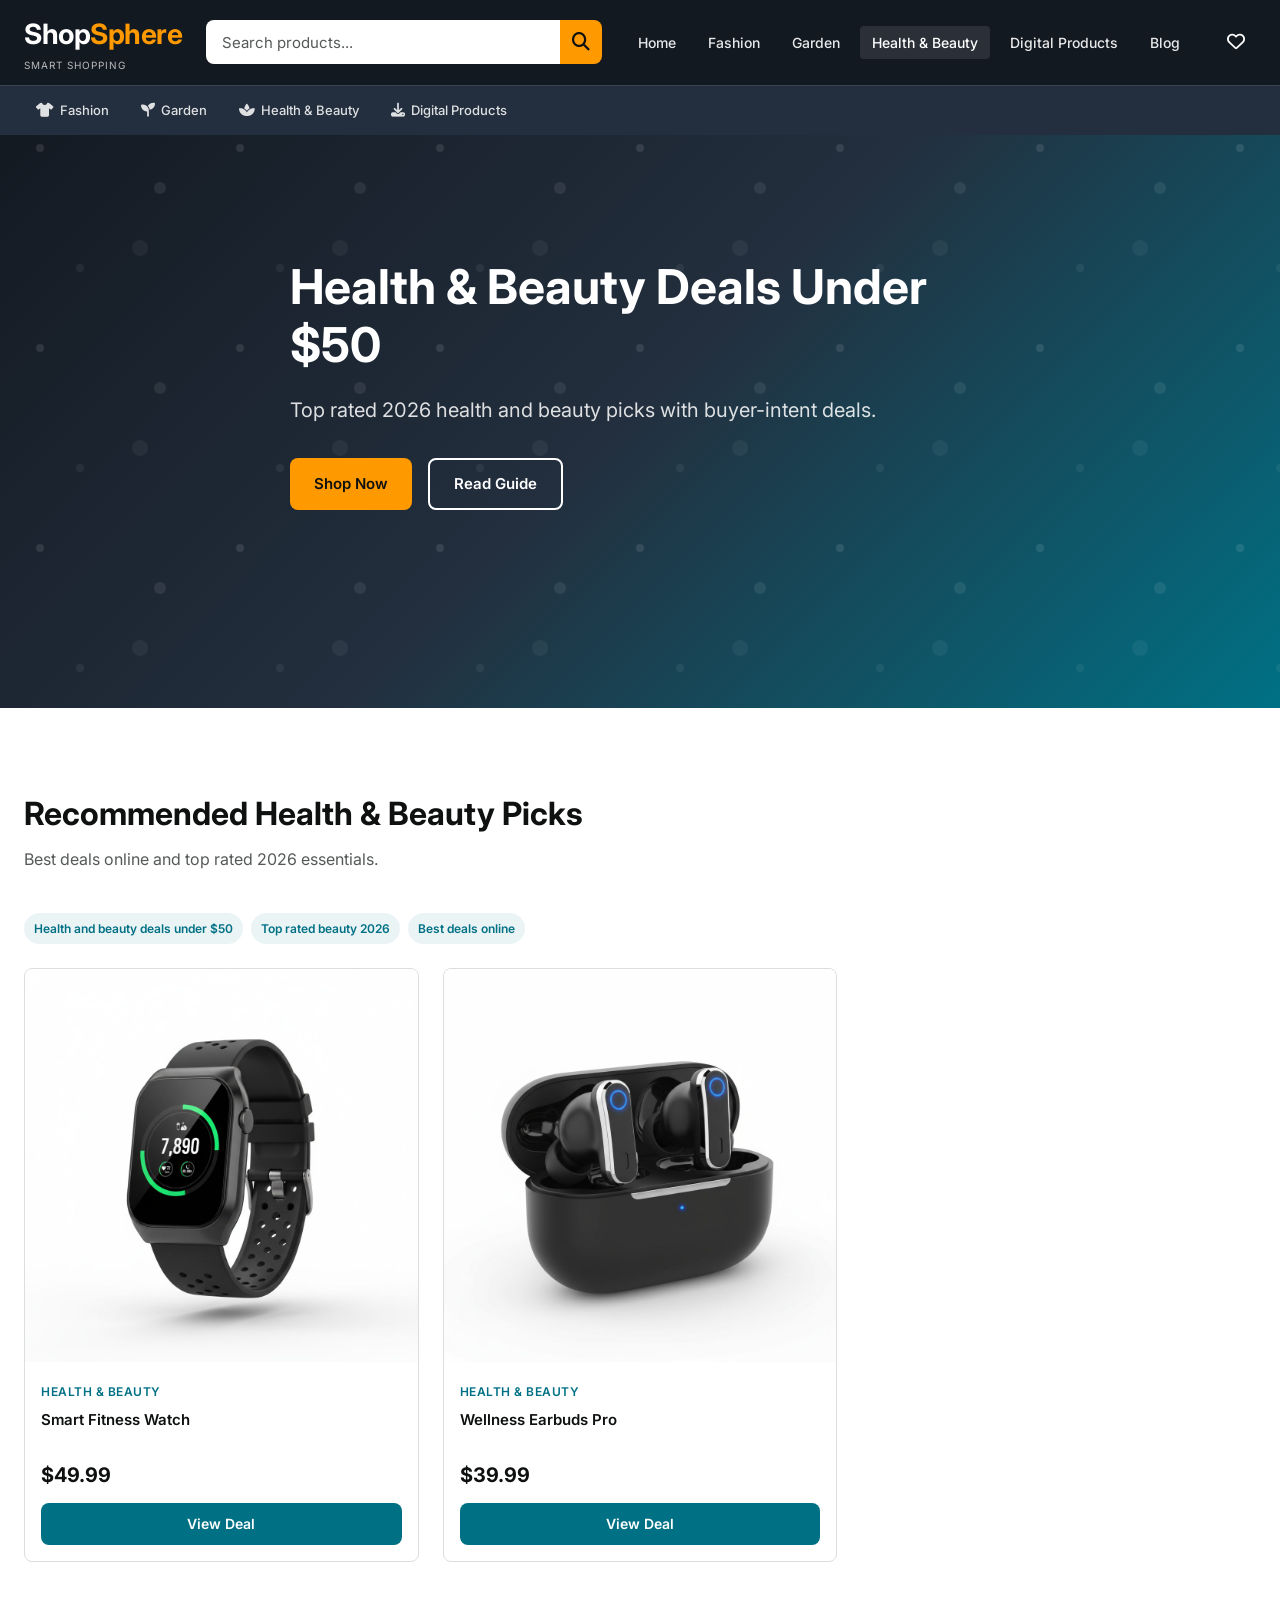
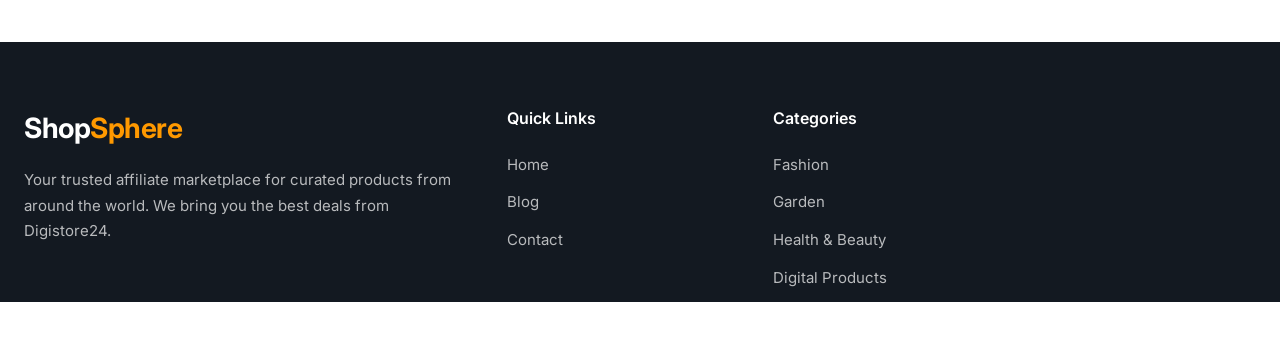
==== beauty.html @ 6760b7c4 "f" ====
<!DOCTYPE html>
<html lang="en">
<head>
    <meta charset="UTF-8">
    <meta name="viewport" content="width=device-width, initial-scale=1.0">
    <title>Health & Beauty Deals Under $50 | ShopSphere</title>
    <meta name="description" content="Health and beauty deals under $50 with buyer-intent picks and top rated 2026 products.">
    <meta name="keywords" content="health and beauty deals under $50, top rated beauty 2026, best deals online, review, best products to buy online">
    <meta name="robots" content="index, follow, max-image-preview:large">
    <link rel="canonical" href="beauty.html">
    <meta property="og:type" content="website">
    <meta property="og:site_name" content="ShopSphere">
    <meta property="og:title" content="Health & Beauty Deals Under $50">
    <meta property="og:description" content="Health and beauty deals under $50 with top rated 2026 picks.">
    <meta property="og:url" content="beauty.html">
    <meta name="twitter:card" content="summary">
    <meta name="twitter:title" content="Health & Beauty Deals Under $50">
    <meta name="twitter:description" content="Health and beauty deals under $50 with top rated 2026 picks.">
    <link rel="preconnect" href="https://fonts.googleapis.com">
    <link rel="preconnect" href="https://fonts.gstatic.com" crossorigin>
    <link href="https://fonts.googleapis.com/css2?family=Inter:wght@400;500;600;700&display=swap" rel="stylesheet">
    <link rel="stylesheet" href="https://cdnjs.cloudflare.com/ajax/libs/font-awesome/6.4.0/css/all.min.css">
    <link rel="stylesheet" href="css/styles.css">
</head>
<body>
    <header class="header" id="header">
        <div class="header-top">
            <div class="container">
                <div class="header-wrapper">
                    <a href="index.html" class="logo">
                        <span class="logo-text">Shop<span class="logo-highlight">Sphere</span></span>
                        <span class="logo-tagline">Smart Shopping</span>
                    </a>
                    <div class="search-bar">
                        <input type="text" placeholder="Search products..." class="search-input">
                        <button class="search-btn"><i class="fas fa-search"></i></button>
                    </div>
                    <nav class="main-nav" id="mainNav">
                        <ul class="nav-list">
                            <li><a href="index.html" class="nav-link">Home</a></li>
                            <li><a href="fashion.html" class="nav-link">Fashion</a></li>
                            <li><a href="garden.html" class="nav-link">Garden</a></li>
                            <li><a href="beauty.html" class="nav-link active">Health & Beauty</a></li>
                            <li><a href="digital.html" class="nav-link">Digital Products</a></li>
                            <li><a href="blog.html" class="nav-link">Blog</a></li>
                        </ul>
                    </nav>
                    <div class="header-actions">
                        <a href="index.html#favorites" class="action-btn wishlist-btn" aria-label="Favorites">
                            <i class="far fa-heart"></i>
                        </a>
                    </div>
                    <button class="menu-toggle" id="menuToggle" aria-label="Toggle menu">
                        <span></span><span></span><span></span>
                    </button>
                </div>
            </div>
        </div>
        <div class="header-bottom">
            <div class="container">
                <div class="secondary-nav">
                    <a href="fashion.html" class="secondary-link"><i class="fas fa-tshirt"></i> Fashion</a>
                    <a href="garden.html" class="secondary-link"><i class="fas fa-seedling"></i> Garden</a>
                    <a href="beauty.html" class="secondary-link"><i class="fas fa-spa"></i> Health & Beauty</a>
                    <a href="digital.html" class="secondary-link"><i class="fas fa-download"></i> Digital Products</a>
                </div>
            </div>
        </div>
    </header>

    <main>
        <section class="hero" id="hero">
            <div class="hero-bg">
                <div class="hero-gradient"></div>
            </div>
            <div class="container">
                <div class="hero-content">
                    <h1 class="hero-title">Health & Beauty Deals Under $50</h1>
                    <p class="hero-subtitle">Top rated 2026 health and beauty picks with buyer-intent deals.</p>
                    <div class="hero-cta">
                        <a href="index.html#products" class="btn btn-primary">Shop Now</a>
                        <a href="blog-top-rated-2026.html" class="btn btn-secondary">Read Guide</a>
                    </div>
                </div>
            </div>
        </section>

        <section class="products" id="products">
            <div class="container">
                <div class="section-header">
                    <div class="section-title-wrapper">
                        <h2 class="section-title">Recommended Health & Beauty Picks</h2>
                        <p class="section-subtitle">Best deals online and top rated 2026 essentials.</p>
                    </div>
                </div>
                <div class="keyword-badges">
                    <span>Health and beauty deals under $50</span>
                    <span>Top rated beauty 2026</span>
                    <span>Best deals online</span>
                </div>
                <div class="products-grid">
                    <div class="product-card">
                        <div class="product-image">
                            <img src="images/product-2.jpg" alt="Fitness watch" loading="lazy">
                        </div>
                        <div class="product-info">
                            <span class="product-category">Health & Beauty</span>
                            <h3 class="product-title">Smart Fitness Watch</h3>
                            <div class="product-price">
                                <span class="current-price">$49.99</span>
                            </div>
                            <a href="index.html#products" class="btn btn-buy">View Deal</a>
                        </div>
                    </div>
                    <div class="product-card">
                        <div class="product-image">
                            <img src="images/product-1.jpg" alt="Wellness earbuds" loading="lazy">
                        </div>
                        <div class="product-info">
                            <span class="product-category">Health & Beauty</span>
                            <h3 class="product-title">Wellness Earbuds Pro</h3>
                            <div class="product-price">
                                <span class="current-price">$39.99</span>
                            </div>
                            <a href="index.html#products" class="btn btn-buy">View Deal</a>
                        </div>
                    </div>
                </div>
            </div>
        </section>
    </main>

    <footer class="footer" id="footer">
        <div class="container">
            <div class="footer-grid">
                <div class="footer-col">
                    <a href="index.html" class="footer-logo">
                        <span class="logo-text">Shop<span class="logo-highlight">Sphere</span></span>
                    </a>
                    <p class="footer-desc">Your trusted affiliate marketplace for curated products from around the world. We bring you the best deals from Digistore24.</p>
                </div>
                <div class="footer-col">
                    <h4 class="footer-title">Quick Links</h4>
                    <ul class="footer-links">
                        <li><a href="index.html">Home</a></li>
                        <li><a href="blog.html">Blog</a></li>
                        <li><a href="mailto:hamzajdoon71@gmail.com">Contact</a></li>
                    </ul>
                </div>
                <div class="footer-col">
                    <h4 class="footer-title">Categories</h4>
                    <ul class="footer-links">
                        <li><a href="fashion.html">Fashion</a></li>
                        <li><a href="garden.html">Garden</a></li>
                        <li><a href="beauty.html">Health & Beauty</a></li>
                        <li><a href="digital.html">Digital Products</a></li>
                    </ul>
                </div>
            </div>
        </div>
    </footer>

    <div class="toast" id="toast">
        <i class="fas fa-check-circle"></i>
        <span class="toast-message">Item added to favorites!</span>
    </div>

    <script src="js/script.js"></script>
</body>
</html>
---- css/styles.css ----
/* ========================================
   TRENDPK - AFFILIATE MARKETING WEBSITE
   Comprehensive Stylesheet
   ======================================== */

/* CSS Variables */
:root {
    /* Colors */
    --primary-blue: #007185;
    --primary-dark: #131921;
    --primary-light: #232f3e;
    --accent-orange: #ff9900;
    --accent-yellow: #ffd700;
    --success-green: #067d62;
    --white: #ffffff;
    --light-gray: #f3f3f3;
    --border-gray: #ddd;
    --text-dark: #0f1111;
    --text-medium: #565959;
    --text-light: #007185;
    
    /* Typography */
    --font-primary: 'Inter', -apple-system, BlinkMacSystemFont, 'Segoe UI', Roboto, sans-serif;
    
    /* Spacing */
    --container-max: 1400px;
    --section-padding: 80px;
    --section-padding-mobile: 48px;
    
    /* Transitions */
    --transition-fast: 200ms ease;
    --transition-normal: 300ms ease;
    --transition-slow: 500ms ease;
    
    /* Shadows */
    --shadow-sm: 0 2px 8px rgba(0,0,0,0.08);
    --shadow-md: 0 4px 16px rgba(0,0,0,0.12);
    --shadow-lg: 0 8px 32px rgba(0,0,0,0.16);
    
    /* Border Radius */
    --radius-sm: 4px;
    --radius-md: 8px;
    --radius-lg: 12px;
}

/* Reset & Base */
*, *::before, *::after {
    box-sizing: border-box;
    margin: 0;
    padding: 0;
}

html {
    scroll-behavior: smooth;
    font-size: 16px;
}

body {
    font-family: var(--font-primary);
    font-weight: 400;
    line-height: 1.6;
    color: var(--text-dark);
    background-color: var(--white);
    overflow-x: hidden;
}

img {
    max-width: 100%;
    height: auto;
    display: block;
}

a {
    text-decoration: none;
    color: inherit;
    transition: color var(--transition-fast);
}

ul, ol {
    list-style: none;
}

button {
    cursor: pointer;
    border: none;
    background: none;
    font-family: inherit;
}

input, textarea {
    font-family: inherit;
    border: none;
    outline: none;
}

/* Container */
.container {
    max-width: var(--container-max);
    margin: 0 auto;
    padding: 0 24px;
}

@media (max-width: 768px) {
    .container {
        padding: 0 16px;
    }
}

/* ========================================
   HEADER
   ======================================== */
.header {
    position: fixed;
    top: 0;
    left: 0;
    right: 0;
    z-index: 1000;
    background: var(--primary-dark);
}

.header-top {
    padding: 12px 0;
}

.header-wrapper {
    display: flex;
    align-items: center;
    justify-content: space-between;
    gap: 24px;
}

/* Logo */
.logo {
    display: flex;
    flex-direction: column;
    flex-shrink: 0;
}

.logo-text {
    font-size: 1.75rem;
    font-weight: 700;
    color: var(--white);
    letter-spacing: -0.5px;
}

.logo-highlight {
    color: var(--accent-orange);
}

.logo-tagline {
    font-size: 0.625rem;
    color: rgba(255,255,255,0.7);
    text-transform: uppercase;
    letter-spacing: 1px;
}

/* Search Bar */
.search-bar {
    flex: 1;
    max-width: 600px;
    display: flex;
    position: relative;
}

.search-input {
    width: 100%;
    height: 44px;
    padding: 0 16px;
    border-radius: var(--radius-md) 0 0 var(--radius-md);
    font-size: 0.9375rem;
    background: var(--white);
    border: none;
}

.search-input::placeholder {
    color: var(--text-medium);
}

.search-btn {
    width: 48px;
    height: 44px;
    background: var(--accent-orange);
    border-radius: 0 var(--radius-md) var(--radius-md) 0;
    display: flex;
    align-items: center;
    justify-content: center;
    transition: background var(--transition-fast);
}

.search-btn:hover {
    background: #e68a00;
}

.search-btn i {
    color: var(--text-dark);
    font-size: 1.125rem;
}

/* Navigation */
.main-nav {
    display: block;
}

.nav-list {
    display: flex;
    gap: 8px;
}

.nav-link {
    color: rgba(255,255,255,0.9);
    font-size: 0.875rem;
    font-weight: 500;
    padding: 8px 12px;
    border-radius: var(--radius-sm);
    transition: all var(--transition-fast);
}

.nav-link:hover,
.nav-link.active {
    color: var(--white);
    background: rgba(255,255,255,0.1);
}

/* Header Actions */
.header-actions {
    display: flex;
    gap: 8px;
}

.action-btn {
    width: 40px;
    height: 40px;
    display: flex;
    align-items: center;
    justify-content: center;
    color: var(--white);
    font-size: 1.125rem;
    border-radius: var(--radius-sm);
    transition: background var(--transition-fast);
    position: relative;
}

.action-btn:hover {
    background: rgba(255,255,255,0.1);
}

.cart-count {
    position: absolute;
    top: 2px;
    right: 2px;
    width: 18px;
    height: 18px;
    background: var(--accent-orange);
    color: var(--text-dark);
    font-size: 0.625rem;
    font-weight: 700;
    border-radius: 50%;
    display: flex;
    align-items: center;
    justify-content: center;
}

/* Mobile Menu Toggle */
.menu-toggle {
    display: none;
    flex-direction: column;
    gap: 5px;
    padding: 8px;
}

.menu-toggle span {
    display: block;
    width: 24px;
    height: 2px;
    background: var(--white);
    transition: all var(--transition-fast);
}

/* Secondary Navigation */
.header-bottom {
    background: var(--primary-light);
    padding: 8px 0;
    border-top: 1px solid rgba(255,255,255,0.1);
}

.secondary-nav {
    display: flex;
    gap: 8px;
    overflow-x: auto;
    scrollbar-width: none;
}

.secondary-nav::-webkit-scrollbar {
    display: none;
}

.secondary-link {
    display: flex;
    align-items: center;
    gap: 6px;
    color: rgba(255,255,255,0.85);
    font-size: 0.8125rem;
    font-weight: 500;
    padding: 6px 12px;
    border-radius: var(--radius-sm);
    white-space: nowrap;
    transition: all var(--transition-fast);
}

.secondary-link i {
    font-size: 0.875rem;
}

.secondary-link:hover {
    color: var(--white);
    background: rgba(255,255,255,0.1);
}

/* Mobile Menu */
.mobile-menu-overlay {
    position: fixed;
    inset: 0;
    background: rgba(0,0,0,0.5);
    z-index: 1001;
    opacity: 0;
    visibility: hidden;
    transition: all var(--transition-normal);
}

.mobile-menu-overlay.active {
    opacity: 1;
    visibility: visible;
}

.mobile-menu {
    position: fixed;
    top: 0;
    left: 0;
    width: 300px;
    height: 100vh;
    background: var(--white);
    z-index: 1002;
    transform: translateX(-100%);
    transition: transform var(--transition-normal);
    display: flex;
    flex-direction: column;
}

.mobile-menu.active {
    transform: translateX(0);
}

.mobile-menu-header {
    display: flex;
    align-items: center;
    justify-content: space-between;
    padding: 16px 20px;
    background: var(--primary-dark);
    border-bottom: 1px solid var(--border-gray);
}

.mobile-menu-header .logo-text {
    font-size: 1.5rem;
}

.mobile-menu-close {
    color: var(--white);
    font-size: 1.25rem;
    padding: 4px;
}

.mobile-nav {
    flex: 1;
    padding: 16px 0;
    overflow-y: auto;
}

.mobile-nav-link {
    display: block;
    padding: 14px 20px;
    font-size: 1rem;
    font-weight: 500;
    color: var(--text-dark);
    border-bottom: 1px solid var(--light-gray);
    transition: all var(--transition-fast);
}

.mobile-nav-link:hover,
.mobile-nav-link.active {
    color: var(--primary-blue);
    background: var(--light-gray);
}

.mobile-menu-footer {
    padding: 20px;
    background: var(--light-gray);
    border-top: 1px solid var(--border-gray);
}

.mobile-menu-footer p {
    font-size: 0.875rem;
    color: var(--text-medium);
    margin-bottom: 12px;
}

.affiliate-badges {
    display: flex;
    gap: 8px;
}

.badge {
    padding: 6px 12px;
    background: var(--primary-dark);
    color: var(--white);
    font-size: 0.75rem;
    font-weight: 600;
    border-radius: var(--radius-sm);
}

/* ========================================
   BUTTONS
   ======================================== */
.btn {
    display: inline-flex;
    align-items: center;
    justify-content: center;
    gap: 8px;
    padding: 12px 24px;
    font-size: 0.9375rem;
    font-weight: 600;
    border-radius: var(--radius-md);
    transition: all var(--transition-fast);
    cursor: pointer;
    border: none;
}

.btn-primary {
    background: var(--accent-orange);
    color: var(--text-dark);
}

.btn-primary:hover {
    background: #e68a00;
    transform: translateY(-2px);
}

.btn-secondary {
    background: transparent;
    color: var(--white);
    border: 2px solid var(--white);
}

.btn-secondary:hover {
    background: var(--white);
    color: var(--primary-dark);
}

.btn-add-cart, .btn-buy {
    width: 100%;
    background: var(--primary-blue);
    color: var(--white);
    padding: 10px 16px;
    font-size: 0.875rem;
}

.btn-add-cart:hover, .btn-buy:hover {
    background: #005a66;
}

.btn-subscribe {
    background: var(--primary-dark);
    color: var(--white);
    padding: 14px 28px;
    white-space: nowrap;
}

.btn-subscribe:hover {
    background: var(--primary-light);
}

.btn-deal {
    width: 100%;
    background: var(--accent-orange);
    color: var(--text-dark);
    padding: 10px;
    font-size: 0.875rem;
}

.btn-deal:hover {
    background: #e68a00;
}

.btn-large {
    padding: 14px 28px;
    font-size: 1rem;
}

.btn-small {
    padding: 8px 16px;
    font-size: 0.8125rem;
}

/* ========================================
   HERO SECTION
   ======================================== */
.hero {
    position: relative;
    min-height: 600px;
    display: flex;
    align-items: center;
    margin-top: 108px;
    overflow: hidden;
}

.hero-bg {
    position: absolute;
    inset: 0;
    background: linear-gradient(135deg, var(--primary-dark) 0%, var(--primary-light) 50%, var(--primary-blue) 100%);
}

.hero-gradient {
    position: absolute;
    inset: 0;
    background: url('data:image/svg+xml,<svg xmlns="http://www.w3.org/2000/svg" viewBox="0 0 100 100"><circle cx="20" cy="20" r="2" fill="rgba(255,255,255,0.1)"/><circle cx="80" cy="40" r="3" fill="rgba(255,255,255,0.08)"/><circle cx="40" cy="80" r="2" fill="rgba(255,255,255,0.06)"/><circle cx="70" cy="70" r="4" fill="rgba(255,255,255,0.05)"/></svg>');
    background-size: 200px 200px;
    animation: float 20s linear infinite;
}

@keyframes float {
    0% { transform: translateY(0); }
    100% { transform: translateY(-50px); }
}

.hero-content {
    position: relative;
    z-index: 2;
    max-width: 700px;
    padding: 80px 0;
    color: var(--white);
}

.hero-title {
    font-size: 3rem;
    font-weight: 700;
    line-height: 1.2;
    margin-bottom: 20px;
    animation: fadeInUp 0.8s ease-out;
}

.hero-subtitle {
    font-size: 1.25rem;
    color: rgba(255,255,255,0.85);
    margin-bottom: 32px;
    animation: fadeInUp 0.8s ease-out 0.2s both;
}

.hero-cta {
    display: flex;
    gap: 16px;
    margin-bottom: 48px;
    animation: fadeInUp 0.8s ease-out 0.4s both;
}

.hero-stats {
    display: flex;
    gap: 48px;
    animation: fadeInUp 0.8s ease-out 0.6s both;
}

.stat-item {
    display: flex;
    flex-direction: column;
}

.stat-number {
    font-size: 2rem;
    font-weight: 700;
    color: var(--accent-orange);
}

.stat-label {
    font-size: 0.875rem;
    color: rgba(255,255,255,0.7);
}

@keyframes fadeInUp {
    from {
        opacity: 0;
        transform: translateY(30px);
    }
    to {
        opacity: 1;
        transform: translateY(0);
    }
}

/* ========================================
   SECTION HEADERS
   ======================================== */
.section-header {
    display: flex;
    align-items: flex-end;
    justify-content: space-between;
    margin-bottom: 40px;
    gap: 24px;
}

.section-header.centered {
    flex-direction: column;
    align-items: center;
    text-align: center;
}

.section-title-wrapper {
    flex: 1;
}

.keyword-badges {
    display: flex;
    gap: 8px;
    flex-wrap: wrap;
    margin: 12px 0 24px;
}

.keyword-badges span {
    font-size: 0.75rem;
    font-weight: 600;
    color: var(--primary-blue);
    background: rgba(0, 113, 133, 0.08);
    padding: 6px 10px;
    border-radius: 999px;
}

.section-title {
    font-size: 2rem;
    font-weight: 700;
    color: var(--text-dark);
    margin-bottom: 8px;
}

.section-subtitle {
    font-size: 1rem;
    color: var(--text-medium);
}

.view-all {
    display: flex;
    align-items: center;
    gap: 8px;
    color: var(--primary-blue);
    font-size: 0.9375rem;
    font-weight: 600;
    transition: all var(--transition-fast);
}

.view-all:hover {
    color: #005a66;
    gap: 12px;
}

/* ========================================
   CATEGORIES SECTION
   ======================================== */
.categories {
    padding: var(--section-padding) 0;
    background: var(--light-gray);
}

.categories-grid {
    display: grid;
    grid-template-columns: repeat(6, 1fr);
    gap: 20px;
}

.category-card {
    display: flex;
    flex-direction: column;
    align-items: center;
    text-align: center;
    padding: 24px 16px;
    background: var(--white);
    border-radius: var(--radius-md);
    box-shadow: var(--shadow-sm);
    transition: all var(--transition-fast);
}

.category-card:hover {
    transform: translateY(-4px);
    box-shadow: var(--shadow-md);
}

.category-icon {
    width: 64px;
    height: 64px;
    display: flex;
    align-items: center;
    justify-content: center;
    background: var(--light-gray);
    border-radius: 50%;
    margin-bottom: 16px;
    transition: all var(--transition-fast);
}

.category-icon i {
    font-size: 1.75rem;
    color: var(--primary-blue);
}

.category-card:hover .category-icon {
    background: var(--primary-blue);
    transform: scale(1.1);
}

.category-card:hover .category-icon i {
    color: var(--white);
}

.category-name {
    font-size: 1rem;
    font-weight: 600;
    color: var(--text-dark);
    margin-bottom: 4px;
}

.category-count {
    font-size: 0.8125rem;
    color: var(--text-medium);
}

/* ========================================
   PRODUCTS SECTION
   ======================================== */
.products {
    padding: var(--section-padding) 0;
    background: var(--white);
}

.section-tabs {
    display: flex;
    gap: 12px;
    margin: 8px 0 24px;
    flex-wrap: wrap;
}

.tab-btn {
    padding: 8px 16px;
    border: 1px solid var(--border-gray);
    border-radius: var(--radius-md);
    background: var(--white);
    color: var(--text-medium);
    font-size: 0.875rem;
    font-weight: 600;
    transition: all var(--transition-fast);
}

.tab-btn.active {
    background: var(--primary-blue);
    color: var(--white);
    border-color: var(--primary-blue);
}

.tab-count {
    margin-left: 6px;
    padding: 2px 8px;
    border-radius: 999px;
    background: var(--light-gray);
    color: var(--text-medium);
    font-size: 0.75rem;
}

.tab-btn.active .tab-count {
    background: rgba(255, 255, 255, 0.25);
    color: var(--white);
}

.products-grid {
    display: grid;
    grid-template-columns: repeat(4, 1fr);
    gap: 24px;
}

.products-grid.small {
    grid-template-columns: repeat(4, 1fr);
}

.favorites-grid {
    min-height: 120px;
}

.favorites-empty {
    grid-column: 1 / -1;
    padding: 24px;
    text-align: center;
    color: var(--text-medium);
    background: var(--light-gray);
    border: 1px dashed var(--border-gray);
    border-radius: var(--radius-md);
}

.product-card {
    position: relative;
    background: var(--white);
    border: 1px solid var(--border-gray);
    border-radius: var(--radius-md);
    overflow: hidden;
    transition: all var(--transition-fast);
}

.product-card:hover {
    transform: translateY(-4px);
    box-shadow: var(--shadow-md);
}

.product-badge {
    position: absolute;
    top: 12px;
    left: 12px;
    padding: 6px 12px;
    background: var(--success-green);
    color: var(--white);
    font-size: 0.75rem;
    font-weight: 700;
    border-radius: var(--radius-sm);
    z-index: 2;
}

.product-badge.badge-hot {
    background: #cc0c39;
}

.product-badge.badge-new {
    background: var(--primary-blue);
}

.product-image {
    position: relative;
    aspect-ratio: 1;
    overflow: hidden;
    background: var(--light-gray);
}

.product-image img {
    width: 100%;
    height: 100%;
    object-fit: cover;
    transition: transform var(--transition-normal);
}

.product-card:hover .product-image img {
    transform: scale(1.05);
}

.product-actions {
    position: absolute;
    top: 12px;
    right: 12px;
    display: flex;
    flex-direction: column;
    gap: 8px;
    opacity: 0;
    transform: translateX(10px);
    transition: all var(--transition-fast);
}

.product-card:hover .product-actions {
    opacity: 1;
    transform: translateX(0);
}

.product-highlight {
    outline: 3px solid var(--accent-orange);
    outline-offset: 4px;
    box-shadow: 0 0 0 6px rgba(255, 153, 0, 0.2);
}

.action-btn-wishlist,
.action-btn-quickview {
    width: 36px;
    height: 36px;
    display: flex;
    align-items: center;
    justify-content: center;
    background: var(--white);
    border-radius: 50%;
    box-shadow: var(--shadow-sm);
    color: var(--text-dark);
    font-size: 0.875rem;
    transition: all var(--transition-fast);
}

.action-btn-wishlist:hover,
.action-btn-quickview:hover {
    background: var(--primary-blue);
    color: var(--white);
}

/* Quick View Modal */
.quickview-modal {
    position: fixed;
    inset: 0;
    z-index: 2000;
    display: none;
}

.quickview-modal.active {
    display: block;
}

.quickview-overlay {
    position: absolute;
    inset: 0;
    background: rgba(0, 0, 0, 0.6);
}

.quickview-content {
    position: relative;
    max-width: 900px;
    margin: 6vh auto;
    background: var(--white);
    border-radius: var(--radius-lg);
    box-shadow: var(--shadow-lg);
    padding: 24px;
    z-index: 1;
}

.quickview-close {
    position: absolute;
    top: 16px;
    right: 16px;
    width: 36px;
    height: 36px;
    border-radius: 50%;
    background: var(--light-gray);
    display: flex;
    align-items: center;
    justify-content: center;
    transition: background var(--transition-fast);
}

.quickview-close:hover {
    background: var(--border-gray);
}

.quickview-body {
    display: grid;
    grid-template-columns: 1fr 1.2fr;
    gap: 24px;
}

.quickview-image {
    background: var(--light-gray);
    border-radius: var(--radius-md);
    padding: 16px;
    display: flex;
    align-items: center;
    justify-content: center;
}

.quickview-category {
    font-size: 0.75rem;
    text-transform: uppercase;
    letter-spacing: 1px;
    color: var(--text-medium);
    font-weight: 600;
}

.quickview-title {
    font-size: 1.5rem;
    margin: 8px 0;
}

.quickview-rating {
    color: var(--text-medium);
    font-size: 0.875rem;
    margin-bottom: 12px;
}

.quickview-price {
    display: flex;
    gap: 12px;
    align-items: center;
    margin-bottom: 12px;
}

.quickview-description {
    color: var(--text-medium);
    margin-bottom: 12px;
}

.quickview-features {
    list-style: disc;
    padding-left: 18px;
    margin-bottom: 16px;
    color: var(--text-medium);
}

@media (max-width: 768px) {
    .quickview-content {
        margin: 8vh 16px;
        padding: 20px;
    }

    .quickview-body {
        grid-template-columns: 1fr;
    }
}

.product-info {
    padding: 16px;
}

.product-category {
    display: inline-block;
    font-size: 0.75rem;
    font-weight: 600;
    color: var(--primary-blue);
    text-transform: uppercase;
    letter-spacing: 0.5px;
    margin-bottom: 8px;
}

.product-title {
    font-size: 0.9375rem;
    font-weight: 600;
    color: var(--text-dark);
    line-height: 1.4;
    margin-bottom: 8px;
    display: -webkit-box;
    -webkit-line-clamp: 2;
    -webkit-box-orient: vertical;
    overflow: hidden;
    min-height: 42px;
}

.product-rating {
    display: flex;
    align-items: center;
    gap: 8px;
    margin-bottom: 12px;
}

.stars {
    display: flex;
    gap: 2px;
    color: var(--accent-yellow);
    font-size: 0.75rem;
}

.rating-count {
    font-size: 0.75rem;
    color: var(--primary-blue);
}

.product-price {
    display: flex;
    align-items: center;
    gap: 10px;
    margin-bottom: 12px;
}

.current-price {
    font-size: 1.25rem;
    font-weight: 700;
    color: var(--text-dark);
}

.original-price {
    font-size: 0.875rem;
    color: var(--text-medium);
    text-decoration: line-through;
}

/* ========================================
   DEALS SECTION
   ======================================== */
.deals {
    padding: var(--section-padding) 0;
    background: linear-gradient(135deg, var(--primary-light) 0%, var(--primary-dark) 100%);
    color: var(--white);
}

.deals-header {
    display: flex;
    align-items: center;
    justify-content: space-between;
    margin-bottom: 40px;
    flex-wrap: wrap;
    gap: 24px;
}

.deals-subtitle {
    font-size: 0.875rem;
    color: var(--accent-orange);
    font-weight: 600;
    text-transform: uppercase;
    letter-spacing: 1px;
}

.deals-title {
    font-size: 2.5rem;
    font-weight: 700;
    color: var(--white);
}

.countdown {
    display: flex;
    align-items: center;
    gap: 16px;
}

.countdown-label {
    font-size: 0.9375rem;
    color: rgba(255,255,255,0.8);
}

.countdown-timer {
    display: flex;
    gap: 12px;
}

.countdown-item {
    display: flex;
    flex-direction: column;
    align-items: center;
    background: rgba(255,255,255,0.1);
    padding: 12px 16px;
    border-radius: var(--radius-md);
    min-width: 70px;
}

.countdown-value {
    font-size: 1.75rem;
    font-weight: 700;
    color: var(--accent-orange);
    line-height: 1;
}

.countdown-unit {
    font-size: 0.625rem;
    color: rgba(255,255,255,0.7);
    text-transform: uppercase;
    margin-top: 4px;
}

.deals-grid {
    display: grid;
    grid-template-columns: repeat(4, 1fr);
    gap: 24px;
}

.deal-card {
    position: relative;
    background: var(--white);
    border-radius: var(--radius-md);
    overflow: hidden;
    padding: 16px;
    text-align: center;
    transition: all var(--transition-fast);
}

.deal-card:hover {
    transform: scale(1.02);
    box-shadow: var(--shadow-lg);
}

.deal-discount {
    position: absolute;
    top: 12px;
    left: 12px;
    padding: 6px 12px;
    background: #cc0c39;
    color: var(--white);
    font-size: 0.875rem;
    font-weight: 700;
    border-radius: var(--radius-sm);
}

.deal-card img {
    width: 100%;
    aspect-ratio: 1;
    object-fit: cover;
    border-radius: var(--radius-sm);
    margin-bottom: 16px;
}

.deal-card h3 {
    font-size: 0.9375rem;
    font-weight: 600;
    color: var(--text-dark);
    margin-bottom: 12px;
    display: -webkit-box;
    -webkit-line-clamp: 2;
    -webkit-box-orient: vertical;
    overflow: hidden;
}

.deal-price {
    display: flex;
    align-items: center;
    justify-content: center;
    gap: 10px;
    margin-bottom: 16px;
}

.deal-current {
    font-size: 1.5rem;
    font-weight: 700;
    color: #cc0c39;
}

.deal-original {
    font-size: 0.875rem;
    color: var(--text-medium);
    text-decoration: line-through;
}

/* ========================================
   FEATURES SECTION
   ======================================== */
.features {
    padding: var(--section-padding) 0;
    background: var(--white);
}

.features-grid {
    display: grid;
    grid-template-columns: repeat(4, 1fr);
    gap: 32px;
}

.feature-card {
    text-align: center;
    padding: 32px 24px;
    border-radius: var(--radius-md);
    transition: all var(--transition-fast);
}

.feature-card:hover {
    background: var(--light-gray);
}

.feature-icon {
    width: 80px;
    height: 80px;
    display: flex;
    align-items: center;
    justify-content: center;
    background: var(--primary-blue);
    border-radius: 50%;
    margin: 0 auto 20px;
    transition: all var(--transition-fast);
}

.feature-icon i {
    font-size: 2rem;
    color: var(--white);
}

.feature-card:hover .feature-icon {
    transform: scale(1.1);
    background: var(--accent-orange);
}

.feature-title {
    font-size: 1.125rem;
    font-weight: 600;
    color: var(--text-dark);
    margin-bottom: 8px;
}

.feature-desc {
    font-size: 0.9375rem;
    color: var(--text-medium);
    line-height: 1.6;
}

/* ========================================
   BLOG SECTION
   ======================================== */
.blog {
    padding: var(--section-padding) 0;
    background: var(--light-gray);
}

.blog-grid {
    display: grid;
    grid-template-columns: repeat(3, 1fr);
    gap: 24px;
}

.blog-card {
    background: var(--white);
    border-radius: var(--radius-md);
    overflow: hidden;
    box-shadow: var(--shadow-sm);
    transition: all var(--transition-fast);
}

.blog-card:hover {
    transform: translateY(-4px);
    box-shadow: var(--shadow-md);
}

.blog-image {
    position: relative;
    aspect-ratio: 16/10;
    overflow: hidden;
}

.blog-image img {
    width: 100%;
    height: 100%;
    object-fit: cover;
    transition: transform var(--transition-normal);
}

.blog-card:hover .blog-image img {
    transform: scale(1.05);
}

.blog-category {
    position: absolute;
    top: 12px;
    left: 12px;
    padding: 6px 14px;
    background: var(--primary-blue);
    color: var(--white);
    font-size: 0.75rem;
    font-weight: 600;
    border-radius: var(--radius-sm);
}

.blog-content {
    padding: 20px;
}

.blog-meta {
    display: flex;
    gap: 16px;
    margin-bottom: 12px;
}

.blog-meta span {
    font-size: 0.8125rem;
    color: var(--text-medium);
    display: flex;
    align-items: center;
    gap: 6px;
}

.blog-title {
    font-size: 1.125rem;
    font-weight: 600;
    color: var(--text-dark);
    line-height: 1.4;
    margin-bottom: 10px;
    display: -webkit-box;
    -webkit-line-clamp: 2;
    -webkit-box-orient: vertical;
    overflow: hidden;
}

.blog-excerpt {
    font-size: 0.9375rem;
    color: var(--text-medium);
    line-height: 1.6;
    margin-bottom: 16px;
    display: -webkit-box;
    -webkit-line-clamp: 2;
    -webkit-box-orient: vertical;
    overflow: hidden;
}

.blog-readmore {
    display: inline-flex;
    align-items: center;
    gap: 8px;
    color: var(--primary-blue);
    font-size: 0.875rem;
    font-weight: 600;
    transition: all var(--transition-fast);
}

.blog-readmore:hover {
    gap: 12px;
    color: #005a66;
}

/* ========================================
   NEWSLETTER SECTION
   ======================================== */
.newsletter {
    padding: 64px 0;
    background: var(--primary-blue);
}

.newsletter-content {
    display: flex;
    align-items: center;
    justify-content: space-between;
    gap: 48px;
}

.newsletter-text {
    flex: 1;
}

.newsletter-text h2 {
    font-size: 2rem;
    font-weight: 700;
    color: var(--white);
    margin-bottom: 8px;
}

.newsletter-text p {
    font-size: 1rem;
    color: rgba(255,255,255,0.85);
}

.newsletter-form {
    flex: 1;
    max-width: 500px;
}

.form-group {
    display: flex;
    gap: 0;
}

.newsletter-input {
    flex: 1;
    height: 52px;
    padding: 0 20px;
    border-radius: var(--radius-md) 0 0 var(--radius-md);
    font-size: 1rem;
    background: var(--white);
}

.newsletter-input::placeholder {
    color: var(--text-medium);
}

.form-note {
    font-size: 0.8125rem;
    color: rgba(255,255,255,0.7);
    margin-top: 12px;
}

.form-note a {
    color: var(--white);
    text-decoration: underline;
}

/* ========================================
   FOOTER
   ======================================== */
.footer {
    background: var(--primary-dark);
    color: var(--white);
    padding: 64px 0 0;
}

.footer-grid {
    display: grid;
    grid-template-columns: 2fr 1fr 1fr 1fr;
    gap: 48px;
    margin-bottom: 48px;
}

.footer-logo {
    display: inline-block;
    margin-bottom: 16px;
}

.footer-logo .logo-text {
    font-size: 1.75rem;
}

.footer-desc {
    font-size: 0.9375rem;
    color: rgba(255,255,255,0.7);
    line-height: 1.7;
    margin-bottom: 20px;
}

.affiliate-partners {
    margin-top: 20px;
}

.affiliate-partners span {
    display: block;
    font-size: 0.8125rem;
    color: rgba(255,255,255,0.6);
    margin-bottom: 10px;
}

.partner-badges {
    display: flex;
    gap: 8px;
}

.partner-badge {
    padding: 6px 12px;
    background: rgba(255,255,255,0.1);
    color: var(--white);
    font-size: 0.75rem;
    font-weight: 600;
    border-radius: var(--radius-sm);
}

.footer-title {
    font-size: 1rem;
    font-weight: 600;
    color: var(--white);
    margin-bottom: 20px;
}

.footer-links li {
    margin-bottom: 12px;
}

.footer-links a {
    font-size: 0.9375rem;
    color: rgba(255,255,255,0.7);
    transition: color var(--transition-fast);
}

.footer-links a:hover {
    color: var(--accent-orange);
}

.social-links {
    display: flex;
    gap: 12px;
    margin-bottom: 20px;
}

.social-links a {
    width: 40px;
    height: 40px;
    display: flex;
    align-items: center;
    justify-content: center;
    background: rgba(255,255,255,0.1);
    border-radius: 50%;
    color: var(--white);
    font-size: 1rem;
    transition: all var(--transition-fast);
}

.social-links a:hover {
    background: var(--accent-orange);
    color: var(--text-dark);
    transform: translateY(-2px);
}

.contact-info p {
    font-size: 0.9375rem;
    color: rgba(255,255,255,0.7);
    display: flex;
    align-items: center;
    gap: 10px;
}

.footer-bottom {
    border-top: 1px solid rgba(255,255,255,0.1);
    padding: 24px 0;
}

.footer-disclaimer {
    text-align: center;
    margin-bottom: 20px;
}

.footer-disclaimer p {
    font-size: 0.8125rem;
    color: rgba(255,255,255,0.6);
    line-height: 1.6;
}

.footer-copyright {
    display: flex;
    align-items: center;
    justify-content: space-between;
    flex-wrap: wrap;
    gap: 16px;
}

.footer-copyright p {
    font-size: 0.875rem;
    color: rgba(255,255,255,0.6);
}

.footer-legal {
    display: flex;
    gap: 24px;
}

.footer-legal a {
    font-size: 0.8125rem;
    color: rgba(255,255,255,0.6);
    transition: color var(--transition-fast);
}

.footer-legal a:hover {
    color: var(--accent-orange);
}

/* ========================================
   TOAST NOTIFICATION
   ======================================== */
.toast {
    position: fixed;
    bottom: 24px;
    right: 24px;
    display: flex;
    align-items: center;
    gap: 12px;
    padding: 16px 24px;
    background: var(--success-green);
    color: var(--white);
    border-radius: var(--radius-md);
    box-shadow: var(--shadow-lg);
    transform: translateY(100px);
    opacity: 0;
    transition: all var(--transition-normal);
    z-index: 2000;
}

.toast.show {
    transform: translateY(0);
    opacity: 1;
}

.toast i {
    font-size: 1.25rem;
}


/* ========================================
   BLOG PAGE STYLES
   ======================================== */

/* Blog Hero */
.blog-hero {
    position: relative;
    margin-top: 108px;
    min-height: 500px;
    display: flex;
    align-items: flex-end;
}

.blog-hero-image {
    position: absolute;
    inset: 0;
    overflow: hidden;
}

.blog-hero-image img {
    width: 100%;
    height: 100%;
    object-fit: cover;
}

.blog-hero-overlay {
    position: absolute;
    inset: 0;
    background: linear-gradient(to top, rgba(0,0,0,0.9) 0%, rgba(0,0,0,0.5) 50%, rgba(0,0,0,0.3) 100%);
}

.blog-hero-content {
    position: relative;
    z-index: 2;
    padding: 60px 0;
    color: var(--white);
}

/* Breadcrumb */
.breadcrumb {
    display: flex;
    align-items: center;
    gap: 12px;
    margin-bottom: 20px;
    font-size: 0.875rem;
    flex-wrap: wrap;
}

.breadcrumb a {
    color: rgba(255,255,255,0.8);
    transition: color var(--transition-fast);
}

.breadcrumb a:hover {
    color: var(--accent-orange);
}

.breadcrumb i {
    font-size: 0.625rem;
    color: rgba(255,255,255,0.5);
}

.breadcrumb span {
    color: rgba(255,255,255,0.6);
}

.blog-category-badge {
    display: inline-block;
    padding: 8px 16px;
    background: var(--accent-orange);
    color: var(--text-dark);
    font-size: 0.75rem;
    font-weight: 700;
    text-transform: uppercase;
    letter-spacing: 1px;
    border-radius: var(--radius-sm);
    margin-bottom: 16px;
}

.blog-hero-title {
    font-size: 2.75rem;
    font-weight: 700;
    line-height: 1.2;
    max-width: 800px;
    margin-bottom: 24px;
}

.blog-meta {
    display: flex;
    align-items: center;
    justify-content: space-between;
    flex-wrap: wrap;
    gap: 20px;
}

.blog-author {
    display: flex;
    align-items: center;
    gap: 12px;
}

.author-avatar {
    width: 48px;
    height: 48px;
    border-radius: 50%;
    object-fit: cover;
    border: 2px solid var(--accent-orange);
}

.author-info {
    display: flex;
    flex-direction: column;
}

.author-name {
    font-size: 1rem;
    font-weight: 600;
    color: var(--white);
}

.author-title {
    font-size: 0.8125rem;
    color: rgba(255,255,255,0.7);
}

.blog-meta-details {
    display: flex;
    gap: 20px;
}

.blog-meta-details span {
    font-size: 0.875rem;
    color: rgba(255,255,255,0.8);
    display: flex;
    align-items: center;
    gap: 8px;
}

/* Blog Content Section */
.blog-content-section {
    padding: 64px 0;
    background: var(--white);
}

.blog-layout {
    display: grid;
    grid-template-columns: 1fr 340px;
    gap: 48px;
}

/* Article Content */
.blog-article {
    max-width: 100%;
}

.affiliate-disclosure-box {
    display: flex;
    align-items: flex-start;
    gap: 16px;
    padding: 20px;
    background: #fff8e6;
    border-left: 4px solid var(--accent-orange);
    border-radius: var(--radius-sm);
    margin-bottom: 32px;
}

.affiliate-disclosure-box i {
    font-size: 1.25rem;
    color: var(--accent-orange);
    flex-shrink: 0;
}

.affiliate-disclosure-box p {
    font-size: 0.9375rem;
    color: var(--text-dark);
    line-height: 1.6;
}

.article-content {
    font-size: 1.0625rem;
    line-height: 1.8;
    color: var(--text-dark);
}

.article-content .lead {
    font-size: 1.25rem;
    font-weight: 500;
    color: var(--text-dark);
    margin-bottom: 24px;
}

.article-content p {
    margin-bottom: 20px;
}

.article-content h2 {
    font-size: 1.75rem;
    font-weight: 700;
    color: var(--text-dark);
    margin: 48px 0 24px;
    padding-bottom: 12px;
    border-bottom: 2px solid var(--light-gray);
}

.article-content h3 {
    font-size: 1.375rem;
    font-weight: 600;
    color: var(--text-dark);
    margin: 32px 0 16px;
}

.article-content ul,
.article-content ol {
    margin: 20px 0;
    padding-left: 24px;
}

.article-content ul li,
.article-content ol li {
    margin-bottom: 12px;
    position: relative;
}

.article-content ul li::marker {
    color: var(--primary-blue);
}

.article-content strong {
    font-weight: 600;
    color: var(--primary-dark);
}

/* Product Embed */
.product-embed {
    display: grid;
    grid-template-columns: 280px 1fr;
    gap: 24px;
    padding: 24px;
    background: var(--light-gray);
    border-radius: var(--radius-md);
    margin: 32px 0;
    border: 1px solid var(--border-gray);
}

.product-embed.compact {
    grid-template-columns: 160px 1fr;
    padding: 16px;
}

.product-embed-image {
    background: var(--white);
    border-radius: var(--radius-sm);
    overflow: hidden;
    display: flex;
    align-items: center;
    justify-content: center;
    padding: 16px;
}

.product-embed-image img {
    max-width: 100%;
    max-height: 200px;
    object-fit: contain;
}

.product-embed-info h3 {
    font-size: 1.25rem;
    font-weight: 700;
    color: var(--text-dark);
    margin: 0 0 12px;
    border: none;
    padding: 0;
}

.product-embed-rating {
    display: flex;
    align-items: center;
    gap: 12px;
    margin-bottom: 16px;
}

.product-embed-rating .stars {
    font-size: 0.875rem;
}

.product-embed-rating span {
    font-size: 0.875rem;
    color: var(--primary-blue);
}

.product-embed-features {
    list-style: none;
    padding: 0;
    margin: 0 0 20px;
}

.product-embed-features li {
    display: flex;
    align-items: center;
    gap: 10px;
    font-size: 0.9375rem;
    color: var(--text-medium);
    margin-bottom: 8px;
}

.product-embed-features li i {
    color: var(--success-green);
    font-size: 0.875rem;
}

.product-embed-price {
    display: flex;
    align-items: center;
    gap: 12px;
    margin-bottom: 20px;
}

.product-embed-price .current-price {
    font-size: 1.75rem;
    font-weight: 700;
    color: #cc0c39;
}

.product-embed-price .original-price {
    font-size: 1rem;
    color: var(--text-medium);
    text-decoration: line-through;
}

.product-embed-price .discount {
    padding: 4px 10px;
    background: var(--success-green);
    color: var(--white);
    font-size: 0.75rem;
    font-weight: 700;
    border-radius: var(--radius-sm);
}

/* Pros & Cons */
.pros-cons {
    display: grid;
    grid-template-columns: 1fr 1fr;
    gap: 24px;
    margin: 32px 0;
}

.pros,
.cons {
    padding: 20px;
    border-radius: var(--radius-md);
}

.pros {
    background: #f0f9f4;
    border: 1px solid #c8e6d6;
}

.cons {
    background: #fff5f5;
    border: 1px solid #ffcdd2;
}

.pros h4,
.cons h4 {
    display: flex;
    align-items: center;
    gap: 10px;
    font-size: 1.125rem;
    font-weight: 600;
    margin-bottom: 16px;
}

.pros h4 {
    color: var(--success-green);
}

.cons h4 {
    color: #cc0c39;
}

.pros ul,
.cons ul {
    list-style: none;
    padding: 0;
    margin: 0;
}

.pros li,
.cons li {
    display: flex;
    align-items: flex-start;
    gap: 10px;
    font-size: 0.9375rem;
    margin-bottom: 10px;
}

.pros li::before {
    content: "✓";
    color: var(--success-green);
    font-weight: 700;
}

.cons li::before {
    content: "✗";
    color: #cc0c39;
    font-weight: 700;
}

/* Buying Guide Box */
.buying-guide-box {
    padding: 24px;
    background: linear-gradient(135deg, #e3f2fd 0%, #f3e5f5 100%);
    border-radius: var(--radius-md);
    margin: 32px 0;
}

.buying-guide-box h4 {
    display: flex;
    align-items: center;
    gap: 10px;
    font-size: 1.125rem;
    font-weight: 600;
    color: var(--primary-dark);
    margin-bottom: 16px;
}

.buying-guide-box h4 i {
    color: var(--accent-orange);
}

.buying-guide-box ul {
    list-style: none;
    padding: 0;
    margin: 0;
}

.buying-guide-box li {
    display: flex;
    align-items: flex-start;
    gap: 12px;
    font-size: 0.9375rem;
    margin-bottom: 12px;
}

.buying-guide-box li strong {
    color: var(--primary-blue);
    min-width: 80px;
}

/* Article Tags */
.article-tags {
    display: flex;
    align-items: center;
    gap: 12px;
    flex-wrap: wrap;
    margin: 48px 0 24px;
    padding-top: 24px;
    border-top: 1px solid var(--border-gray);
}

.tag-label {
    font-size: 0.9375rem;
    font-weight: 600;
    color: var(--text-dark);
}

.tag {
    padding: 8px 16px;
    background: var(--light-gray);
    color: var(--text-medium);
    font-size: 0.8125rem;
    border-radius: 20px;
    transition: all var(--transition-fast);
}

.tag:hover {
    background: var(--primary-blue);
    color: var(--white);
}

/* Article Share */
.article-share {
    display: flex;
    align-items: center;
    gap: 16px;
    margin-bottom: 48px;
    flex-wrap: wrap;
}

.share-label {
    font-size: 0.9375rem;
    font-weight: 600;
    color: var(--text-dark);
}

.share-buttons {
    display: flex;
    gap: 10px;
}

.share-btn {
    width: 40px;
    height: 40px;
    display: flex;
    align-items: center;
    justify-content: center;
    border-radius: 50%;
    color: var(--white);
    font-size: 1rem;
    transition: all var(--transition-fast);
}

.share-btn.facebook { background: #3b5998; }
.share-btn.twitter { background: #1da1f2; }
.share-btn.pinterest { background: #bd081c; }
.share-btn.linkedin { background: #0077b5; }
.share-btn.email { background: var(--text-medium); }

.share-btn:hover {
    transform: translateY(-2px);
    box-shadow: var(--shadow-md);
}

/* Author Box */
.author-box {
    display: flex;
    gap: 24px;
    padding: 32px;
    background: var(--light-gray);
    border-radius: var(--radius-md);
}

.author-box-avatar {
    width: 100px;
    height: 100px;
    border-radius: 50%;
    object-fit: cover;
    flex-shrink: 0;
}

.author-box-info h4 {
    font-size: 1.125rem;
    font-weight: 700;
    color: var(--text-dark);
    margin-bottom: 12px;
}

.author-box-info p {
    font-size: 0.9375rem;
    color: var(--text-medium);
    line-height: 1.7;
    margin-bottom: 16px;
}

.author-social {
    display: flex;
    gap: 12px;
}

.author-social a {
    width: 36px;
    height: 36px;
    display: flex;
    align-items: center;
    justify-content: center;
    background: var(--white);
    border-radius: 50%;
    color: var(--text-dark);
    transition: all var(--transition-fast);
}

.author-social a:hover {
    background: var(--primary-blue);
    color: var(--white);
}

/* Sidebar */
.blog-sidebar {
    position: sticky;
    top: 120px;
    height: fit-content;
}

.sidebar-widget {
    padding: 24px;
    background: var(--light-gray);
    border-radius: var(--radius-md);
    margin-bottom: 24px;
}

.widget-title {
    font-size: 1.125rem;
    font-weight: 700;
    color: var(--text-dark);
    margin-bottom: 16px;
    display: flex;
    align-items: center;
    gap: 10px;
}

.widget-title i {
    color: var(--primary-blue);
}

.sidebar-widget p {
    font-size: 0.9375rem;
    color: var(--text-medium);
    line-height: 1.6;
    margin-bottom: 16px;
}

.widget-link {
    display: inline-flex;
    align-items: center;
    gap: 8px;
    color: var(--primary-blue);
    font-size: 0.875rem;
    font-weight: 600;
}

.widget-link:hover {
    gap: 12px;
}

/* Popular Posts */
.popular-posts {
    display: flex;
    flex-direction: column;
    gap: 16px;
}

.popular-post {
    display: flex;
    gap: 12px;
    transition: all var(--transition-fast);
}

.popular-post:hover {
    opacity: 0.8;
}

.popular-post img {
    width: 70px;
    height: 70px;
    object-fit: cover;
    border-radius: var(--radius-sm);
    flex-shrink: 0;
}

.popular-post-info h5 {
    font-size: 0.875rem;
    font-weight: 600;
    color: var(--text-dark);
    line-height: 1.4;
    margin-bottom: 6px;
    display: -webkit-box;
    -webkit-line-clamp: 2;
    -webkit-box-orient: vertical;
    overflow: hidden;
}

.popular-post-info span {
    font-size: 0.75rem;
    color: var(--text-medium);
    display: flex;
    align-items: center;
    gap: 6px;
}

/* Category List */
.category-list li {
    margin-bottom: 10px;
}

.category-list a {
    display: flex;
    align-items: center;
    justify-content: space-between;
    font-size: 0.9375rem;
    color: var(--text-dark);
    padding: 8px 0;
    border-bottom: 1px solid var(--border-gray);
    transition: all var(--transition-fast);
}

.category-list a:hover {
    color: var(--primary-blue);
    padding-left: 8px;
}

.category-list a span {
    font-size: 0.8125rem;
    color: var(--text-medium);
    background: var(--white);
    padding: 2px 8px;
    border-radius: 10px;
}

/* Sidebar Newsletter */
.widget-newsletter {
    background: var(--primary-blue);
    color: var(--white);
}

.widget-newsletter .widget-title {
    color: var(--white);
}

.widget-newsletter .widget-title i {
    color: var(--accent-orange);
}

.widget-newsletter p {
    color: rgba(255,255,255,0.85);
}

.sidebar-newsletter-form {
    display: flex;
    flex-direction: column;
    gap: 12px;
}

.sidebar-newsletter-form input {
    height: 44px;
    padding: 0 16px;
    border-radius: var(--radius-sm);
    font-size: 0.9375rem;
}

.sidebar-newsletter-form .btn {
    width: 100%;
}

/* Sidebar Product */
.sidebar-product img {
    width: 100%;
    aspect-ratio: 1;
    object-fit: cover;
    border-radius: var(--radius-sm);
    margin-bottom: 12px;
}

.sidebar-product h5 {
    font-size: 0.9375rem;
    font-weight: 600;
    color: var(--text-dark);
    margin-bottom: 10px;
}

.sidebar-product-price {
    display: flex;
    align-items: center;
    gap: 10px;
    margin-bottom: 12px;
}

.sidebar-product-price .current {
    font-size: 1.25rem;
    font-weight: 700;
    color: #cc0c39;
}

.sidebar-product-price .original {
    font-size: 0.875rem;
    color: var(--text-medium);
    text-decoration: line-through;
}

/* Related Products Section */
.related-products-section {
    padding: 64px 0;
    background: var(--light-gray);
}

.related-products-section .section-title {
    text-align: center;
    margin-bottom: 40px;
}

/* Related Articles */
.related-articles {
    padding: 64px 0;
    background: var(--white);
}

.related-articles .section-title {
    text-align: center;
    margin-bottom: 40px;
}


/* ========================================
   RESPONSIVE STYLES
   ======================================== */

/* Large Desktop (1400px+) */
@media (min-width: 1400px) {
    .container {
        padding: 0 48px;
    }
}

/* Desktop (1200px - 1399px) */
@media (max-width: 1399px) {
    .products-grid {
        grid-template-columns: repeat(3, 1fr);
    }
    
    .deals-grid {
        grid-template-columns: repeat(4, 1fr);
    }
}

/* Laptop (992px - 1199px) */
@media (max-width: 1199px) {
    .hero-title {
        font-size: 2.5rem;
    }
    
    .categories-grid {
        grid-template-columns: repeat(3, 1fr);
    }
    
    .products-grid {
        grid-template-columns: repeat(3, 1fr);
    }
    
    .products-grid.small {
        grid-template-columns: repeat(3, 1fr);
    }
    
    .deals-grid {
        grid-template-columns: repeat(2, 1fr);
    }
    
    .features-grid {
        grid-template-columns: repeat(2, 1fr);
    }
    
    .blog-grid {
        grid-template-columns: repeat(2, 1fr);
    }
    
    .footer-grid {
        grid-template-columns: repeat(2, 1fr);
    }
    
    .blog-layout {
        grid-template-columns: 1fr 300px;
        gap: 32px;
    }
    
    .product-embed {
        grid-template-columns: 1fr;
    }
    
    .product-embed-image {
        max-height: 250px;
    }
}

/* Tablet (768px - 991px) */
@media (max-width: 991px) {
    .header-wrapper {
        gap: 16px;
    }
    
    .main-nav {
        display: none;
    }
    
    .menu-toggle {
        display: flex;
    }
    
    .search-bar {
        max-width: 300px;
    }
    
    .hero {
        min-height: 500px;
        margin-top: 100px;
    }
    
    .hero-title {
        font-size: 2rem;
    }
    
    .hero-subtitle {
        font-size: 1.0625rem;
    }
    
    .hero-stats {
        gap: 32px;
    }
    
    .stat-number {
        font-size: 1.5rem;
    }
    
    .section-title {
        font-size: 1.75rem;
    }
    
    .categories-grid {
        grid-template-columns: repeat(2, 1fr);
    }
    
    .products-grid {
        grid-template-columns: repeat(2, 1fr);
        gap: 16px;
    }
    
    .products-grid.small {
        grid-template-columns: repeat(2, 1fr);
    }
    
    .deals-header {
        flex-direction: column;
        align-items: flex-start;
    }
    
    .deals-title {
        font-size: 2rem;
    }
    
    .countdown-item {
        min-width: 60px;
        padding: 10px 12px;
    }
    
    .countdown-value {
        font-size: 1.5rem;
    }
    
    .features-grid {
        grid-template-columns: repeat(2, 1fr);
        gap: 24px;
    }
    
    .blog-grid {
        grid-template-columns: repeat(2, 1fr);
    }
    
    .newsletter-content {
        flex-direction: column;
        text-align: center;
    }
    
    .newsletter-form {
        max-width: 100%;
        width: 100%;
    }
    
    .footer-grid {
        grid-template-columns: repeat(2, 1fr);
        gap: 32px;
    }
    
    .blog-hero-title {
        font-size: 2rem;
    }
    
    .blog-layout {
        grid-template-columns: 1fr;
    }
    
    .blog-sidebar {
        position: static;
        display: grid;
        grid-template-columns: repeat(2, 1fr);
        gap: 24px;
    }
    
    .sidebar-widget {
        margin-bottom: 0;
    }
    
    .pros-cons {
        grid-template-columns: 1fr;
    }
    
    .author-box {
        flex-direction: column;
        text-align: center;
    }
    
    .author-box-avatar {
        margin: 0 auto;
    }
}

/* Mobile (< 768px) */
@media (max-width: 767px) {
    :root {
        --section-padding: 48px;
    }
    
    .header-top {
        padding: 10px 0;
    }
    
    .header-wrapper {
        flex-wrap: wrap;
    }
    
    .logo-text {
        font-size: 1.5rem;
    }
    
    .logo-tagline {
        display: none;
    }
    
    .search-bar {
        order: 3;
        max-width: 100%;
        width: 100%;
        margin-top: 8px;
    }
    
    .header-actions {
        gap: 4px;
    }
    
    .action-btn {
        width: 36px;
        height: 36px;
        font-size: 1rem;
    }
    
    .header-bottom {
        display: none;
    }
    
    .hero {
        min-height: auto;
        margin-top: 70px;
    }
    
    .hero-content {
        padding: 48px 0;
    }
    
    .hero-title {
        font-size: 1.75rem;
    }
    
    .hero-subtitle {
        font-size: 1rem;
    }
    
    .hero-cta {
        flex-direction: column;
    }
    
    .hero-stats {
        flex-direction: row;
        justify-content: space-between;
        gap: 16px;
    }
    
    .stat-item {
        align-items: center;
    }
    
    .stat-number {
        font-size: 1.25rem;
    }
    
    .stat-label {
        font-size: 0.75rem;
    }
    
    .section-header {
        flex-direction: column;
        align-items: flex-start;
        gap: 12px;
    }
    
    .section-title {
        font-size: 1.5rem;
    }
    
    .categories-grid {
        grid-template-columns: repeat(2, 1fr);
        gap: 12px;
    }
    
    .category-card {
        padding: 16px 12px;
    }
    
    .category-icon {
        width: 48px;
        height: 48px;
    }
    
    .category-icon i {
        font-size: 1.25rem;
    }
    
    .category-name {
        font-size: 0.875rem;
    }
    
    .category-count {
        font-size: 0.6875rem;
    }
    
    .products-grid {
        grid-template-columns: repeat(2, 1fr);
        gap: 12px;
    }
    
    .products-grid.small {
        grid-template-columns: repeat(2, 1fr);
    }
    
    .product-card {
        border-radius: var(--radius-sm);
    }
    
    .product-info {
        padding: 12px;
    }
    
    .product-title {
        font-size: 0.8125rem;
        min-height: 36px;
    }
    
    .current-price {
        font-size: 1rem;
    }
    
    .original-price {
        font-size: 0.75rem;
    }
    
    .btn-add-cart, .btn-buy {
        padding: 8px 12px;
        font-size: 0.75rem;
    }
    
    .deals-grid {
        grid-template-columns: repeat(2, 1fr);
        gap: 12px;
    }
    
    .deal-card {
        padding: 12px;
    }
    
    .deal-card h3 {
        font-size: 0.8125rem;
    }
    
    .deal-current {
        font-size: 1.125rem;
    }
    
    .deal-original {
        font-size: 0.75rem;
    }
    
    .countdown {
        flex-direction: column;
        align-items: flex-start;
        gap: 12px;
    }
    
    .features-grid {
        grid-template-columns: 1fr;
        gap: 16px;
    }
    
    .feature-card {
        padding: 24px;
    }
    
    .blog-grid {
        grid-template-columns: 1fr;
    }
    
    .newsletter {
        padding: 48px 0;
    }
    
    .newsletter-text h2 {
        font-size: 1.5rem;
    }
    
    .form-group {
        flex-direction: column;
    }
    
    .newsletter-input {
        border-radius: var(--radius-md);
        margin-bottom: 12px;
    }
    
    .btn-subscribe {
        border-radius: var(--radius-md);
        width: 100%;
    }
    
    .footer-grid {
        grid-template-columns: 1fr;
        gap: 32px;
    }
    
    .footer-copyright {
        flex-direction: column;
        text-align: center;
    }
    
    .footer-legal {
        flex-wrap: wrap;
        justify-content: center;
    }
    
    /* Blog Page Mobile */
    .blog-hero {
        margin-top: 70px;
        min-height: auto;
    }
    
    .blog-hero-content {
        padding: 32px 0;
    }
    
    .breadcrumb {
        font-size: 0.75rem;
        gap: 8px;
    }
    
    .blog-hero-title {
        font-size: 1.5rem;
    }
    
    .blog-meta {
        flex-direction: column;
        align-items: flex-start;
        gap: 16px;
    }
    
    .blog-meta-details {
        flex-wrap: wrap;
        gap: 12px;
    }
    
    .blog-meta-details span {
        font-size: 0.75rem;
    }
    
    .article-content {
        font-size: 1rem;
    }
    
    .article-content .lead {
        font-size: 1.125rem;
    }
    
    .article-content h2 {
        font-size: 1.375rem;
        margin-top: 32px;
    }
    
    .article-content h3 {
        font-size: 1.125rem;
    }
    
    .product-embed {
        padding: 16px;
        margin: 24px 0;
    }
    
    .product-embed-info h3 {
        font-size: 1.0625rem;
    }
    
    .product-embed-price .current-price {
        font-size: 1.375rem;
    }
    
    .buying-guide-box {
        padding: 16px;
    }
    
    .buying-guide-box li {
        flex-direction: column;
        gap: 4px;
    }
    
    .buying-guide-box li strong {
        min-width: auto;
    }
    
    .article-tags {
        margin-top: 32px;
    }
    
    .article-share {
        margin-bottom: 32px;
    }
    
    .author-box {
        padding: 24px;
    }
    
    .author-box-avatar {
        width: 80px;
        height: 80px;
    }
    
    .blog-sidebar {
        grid-template-columns: 1fr;
    }
    
    .related-products-section,
    .related-articles {
        padding: 48px 0;
    }
    
    .toast {
        left: 16px;
        right: 16px;
        bottom: 16px;
    }
}

/* Small Mobile (< 480px) */
@media (max-width: 479px) {
    .hero-title {
        font-size: 1.5rem;
    }
    
    .categories-grid {
        grid-template-columns: repeat(2, 1fr);
    }
    
    .products-grid {
        grid-template-columns: 1fr;
    }
    
    .products-grid.small {
        grid-template-columns: 1fr;
    }
    
    .deals-grid {
        grid-template-columns: 1fr;
    }
    
    .countdown-timer {
        gap: 8px;
    }
    
    .countdown-item {
        min-width: 50px;
        padding: 8px 10px;
    }
    
    .countdown-value {
        font-size: 1.25rem;
    }
    
    .countdown-unit {
        font-size: 0.5rem;
    }
    
    .product-embed-features li {
        font-size: 0.875rem;
    }
}

/* ========================================
   ACCESSIBILITY
   ======================================== */

@media (prefers-reduced-motion: reduce) {
    *,
    *::before,
    *::after {
        animation-duration: 0.01ms !important;
        animation-iteration-count: 1 !important;
        transition-duration: 0.01ms !important;
    }
    
    html {
        scroll-behavior: auto;
    }
}

/* Focus styles for keyboard navigation */
a:focus-visible,
button:focus-visible,
input:focus-visible {
    outline: 2px solid var(--primary-blue);
    outline-offset: 2px;
}

/* High contrast mode support */
@media (prefers-contrast: high) {
    :root {
        --border-gray: #000;
        --text-medium: #000;
    }
    
    .product-card {
        border-width: 2px;
    }
}

/* Print styles */
@media print {
    .header,
    .footer,
    .newsletter,
    .mobile-menu,
    .mobile-menu-overlay,
    .toast {
        display: none !important;
    }
    
    .hero {
        margin-top: 0;
        min-height: auto;
    }
    
    .product-actions,
    .btn-add-cart, .btn-buy {
        display: none !important;
    }
}
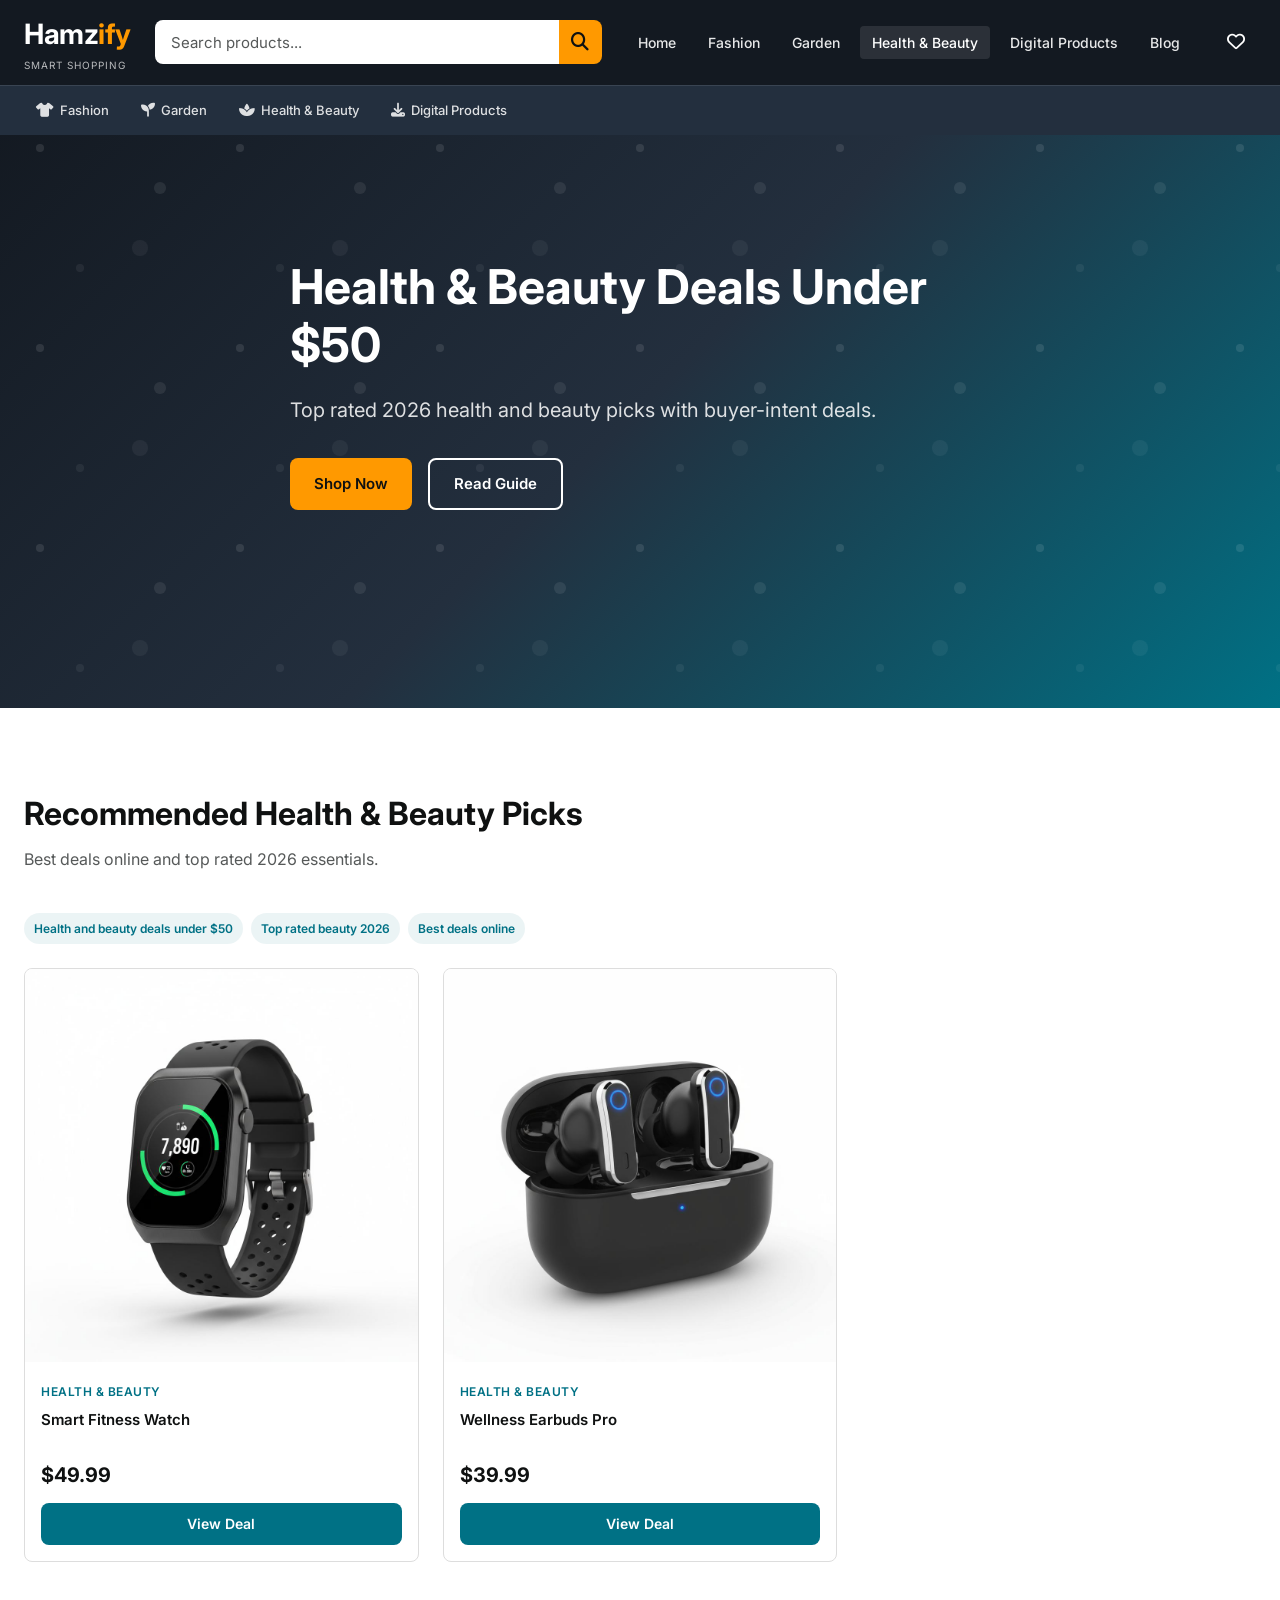
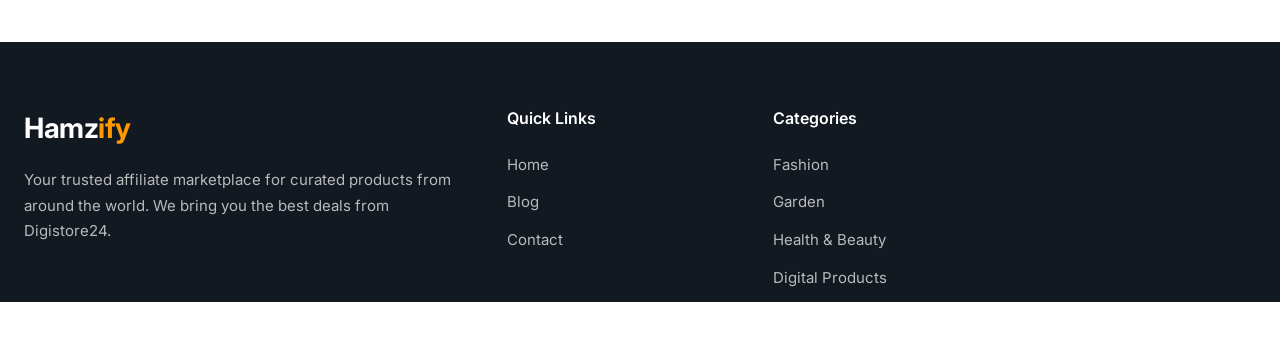
==== commit 5980a381: "Update logo branding to Hamzify" ====
--- a/beauty.html
+++ b/beauty.html
@@ -3,13 +3,13 @@
 <head>
     <meta charset="UTF-8">
     <meta name="viewport" content="width=device-width, initial-scale=1.0">
-    <title>Health & Beauty Deals Under $50 | ShopSphere</title>
+    <title>Health & Beauty Deals Under $50 | Hamzify</title>
     <meta name="description" content="Health and beauty deals under $50 with buyer-intent picks and top rated 2026 products.">
     <meta name="keywords" content="health and beauty deals under $50, top rated beauty 2026, best deals online, review, best products to buy online">
     <meta name="robots" content="index, follow, max-image-preview:large">
     <link rel="canonical" href="beauty.html">
     <meta property="og:type" content="website">
-    <meta property="og:site_name" content="ShopSphere">
+    <meta property="og:site_name" content="Hamzify">
     <meta property="og:title" content="Health & Beauty Deals Under $50">
     <meta property="og:description" content="Health and beauty deals under $50 with top rated 2026 picks.">
     <meta property="og:url" content="beauty.html">
@@ -28,7 +28,7 @@
             <div class="container">
                 <div class="header-wrapper">
                     <a href="index.html" class="logo">
-                        <span class="logo-text">Shop<span class="logo-highlight">Sphere</span></span>
+                        <span class="logo-text">Hamz<span class="logo-highlight">ify</span></span>
                         <span class="logo-tagline">Smart Shopping</span>
                     </a>
                     <div class="search-bar">
@@ -135,7 +135,7 @@
             <div class="footer-grid">
                 <div class="footer-col">
                     <a href="index.html" class="footer-logo">
-                        <span class="logo-text">Shop<span class="logo-highlight">Sphere</span></span>
+                        <span class="logo-text">Hamz<span class="logo-highlight">ify</span></span>
                     </a>
                     <p class="footer-desc">Your trusted affiliate marketplace for curated products from around the world. We bring you the best deals from Digistore24.</p>
                 </div>
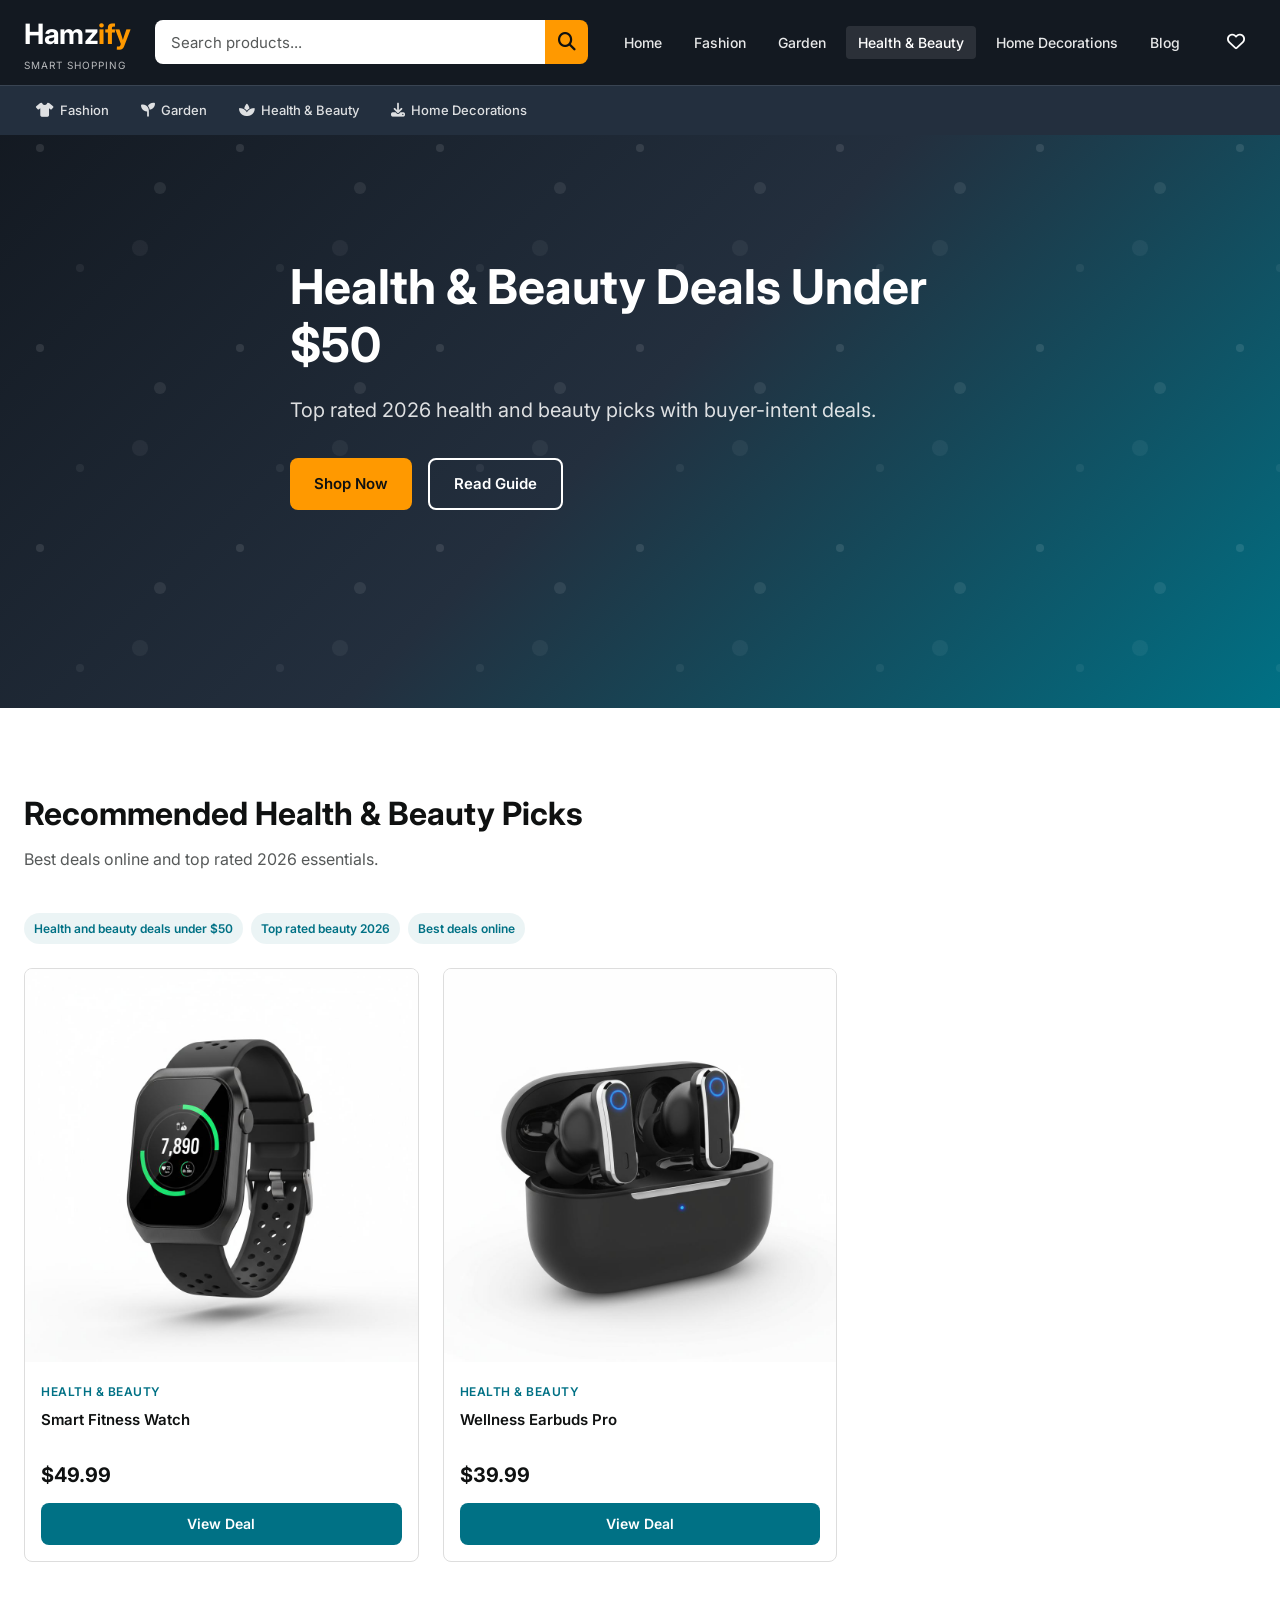
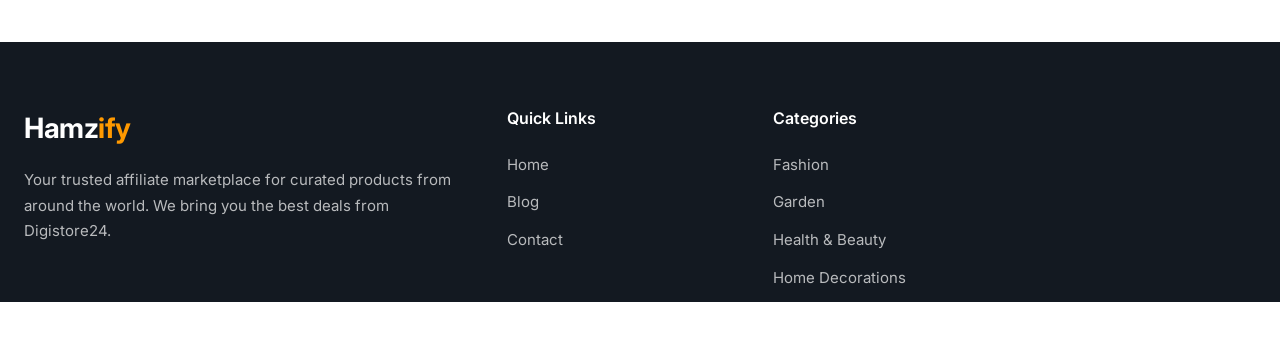
==== commit a74f5636: "Replace Digital Products with Home Decorations and update SEO" ====
--- a/beauty.html
+++ b/beauty.html
@@ -41,7 +41,7 @@
                             <li><a href="fashion.html" class="nav-link">Fashion</a></li>
                             <li><a href="garden.html" class="nav-link">Garden</a></li>
                             <li><a href="beauty.html" class="nav-link active">Health & Beauty</a></li>
-                            <li><a href="digital.html" class="nav-link">Digital Products</a></li>
+                            <li><a href="digital.html" class="nav-link">Home Decorations</a></li>
                             <li><a href="blog.html" class="nav-link">Blog</a></li>
                         </ul>
                     </nav>
@@ -62,7 +62,7 @@
                     <a href="fashion.html" class="secondary-link"><i class="fas fa-tshirt"></i> Fashion</a>
                     <a href="garden.html" class="secondary-link"><i class="fas fa-seedling"></i> Garden</a>
                     <a href="beauty.html" class="secondary-link"><i class="fas fa-spa"></i> Health & Beauty</a>
-                    <a href="digital.html" class="secondary-link"><i class="fas fa-download"></i> Digital Products</a>
+                    <a href="digital.html" class="secondary-link"><i class="fas fa-download"></i> Home Decorations</a>
                 </div>
             </div>
         </div>
@@ -153,7 +153,7 @@
                         <li><a href="fashion.html">Fashion</a></li>
                         <li><a href="garden.html">Garden</a></li>
                         <li><a href="beauty.html">Health & Beauty</a></li>
-                        <li><a href="digital.html">Digital Products</a></li>
+                        <li><a href="digital.html">Home Decorations</a></li>
                     </ul>
                 </div>
             </div>
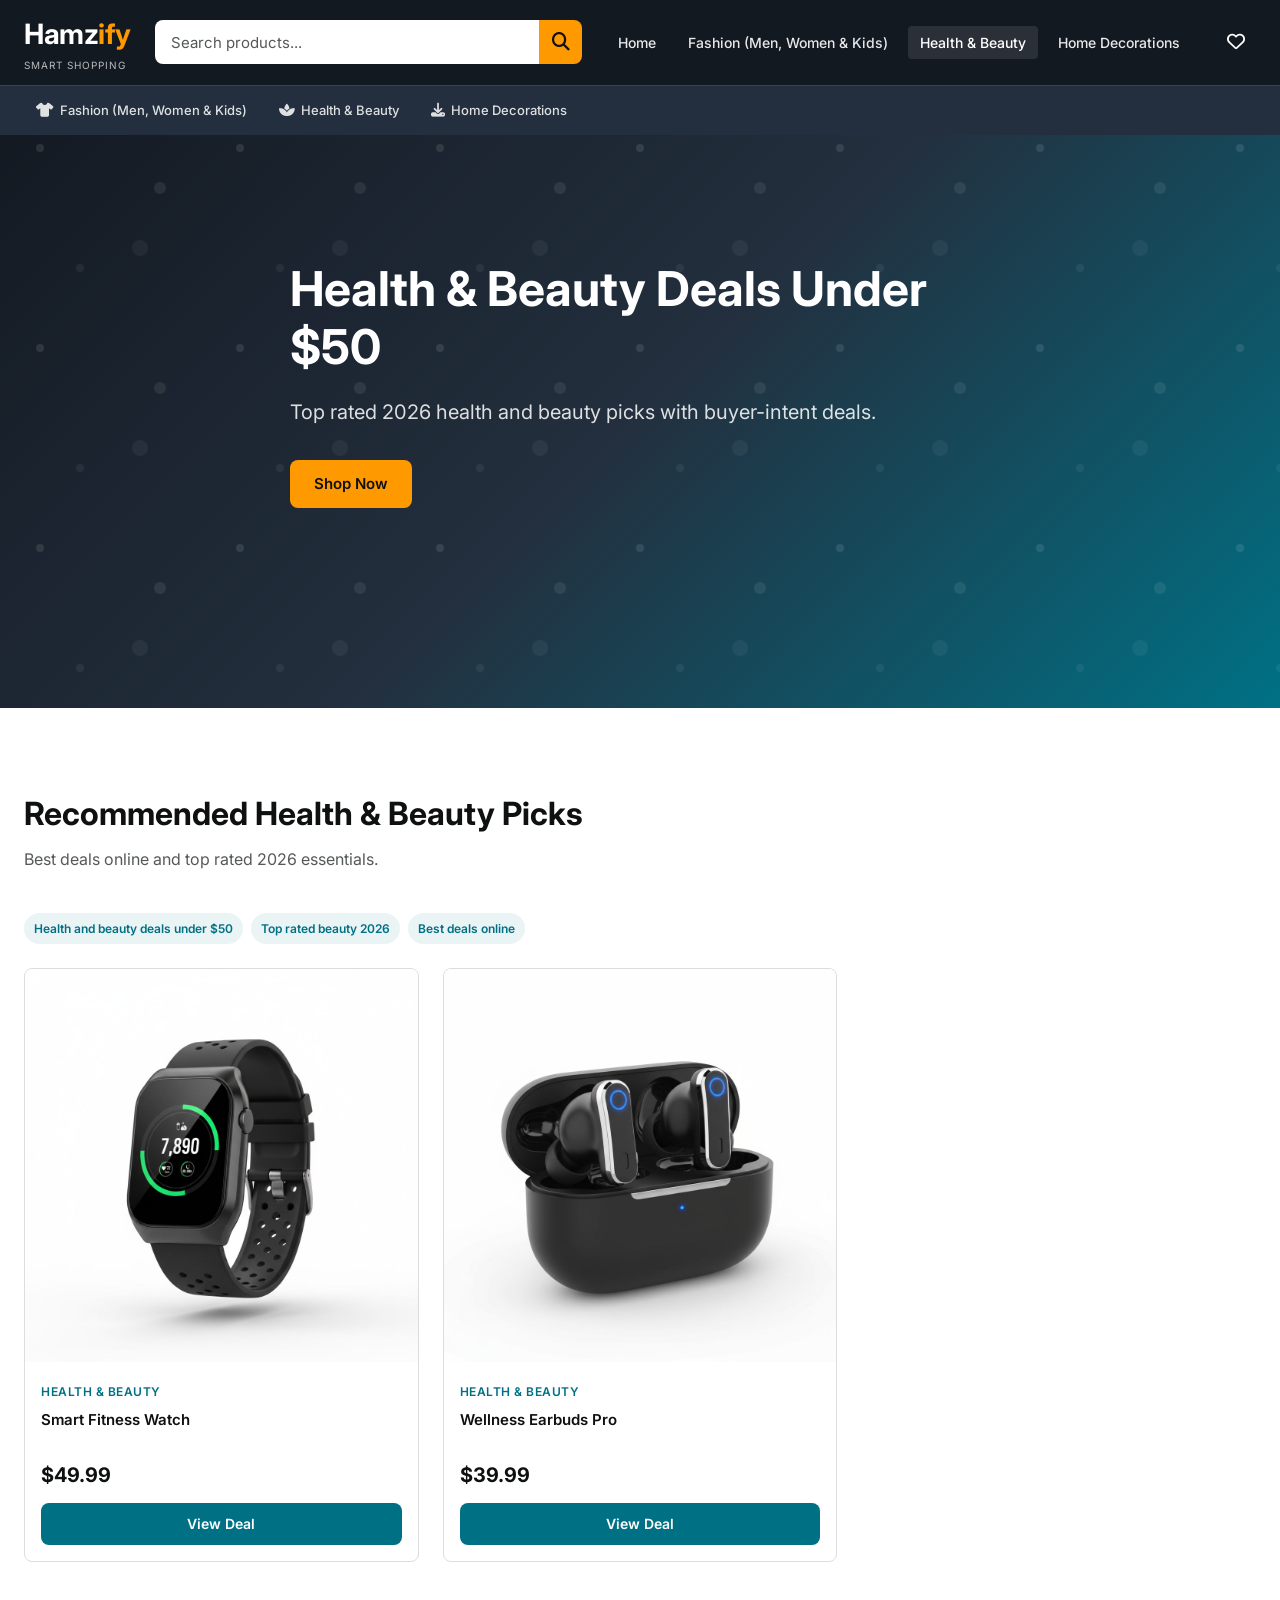
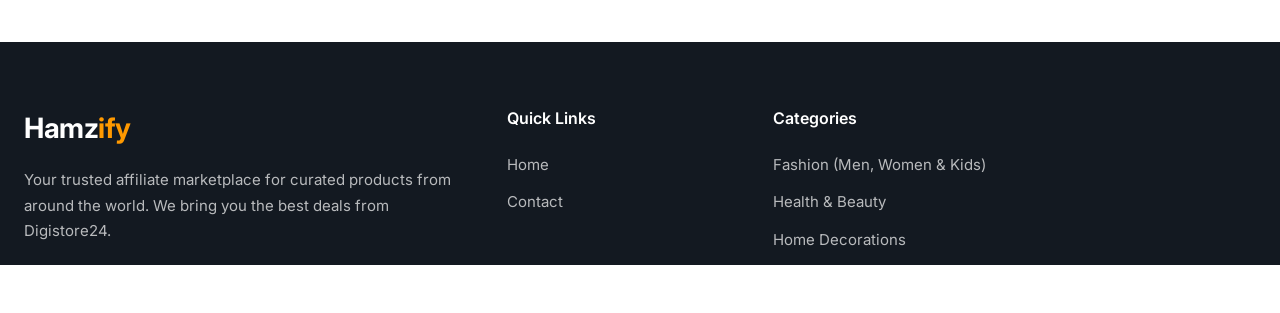
==== commit 435c197a: "n" ====
--- a/beauty.html
+++ b/beauty.html
@@ -7,12 +7,12 @@
     <meta name="description" content="Health and beauty deals under $50 with buyer-intent picks and top rated 2026 products.">
     <meta name="keywords" content="health and beauty deals under $50, top rated beauty 2026, best deals online, review, best products to buy online">
     <meta name="robots" content="index, follow, max-image-preview:large">
-    <link rel="canonical" href="beauty.html">
+    <link rel="canonical" href="https://hamzify.site/beauty.html">
     <meta property="og:type" content="website">
     <meta property="og:site_name" content="Hamzify">
     <meta property="og:title" content="Health & Beauty Deals Under $50">
     <meta property="og:description" content="Health and beauty deals under $50 with top rated 2026 picks.">
-    <meta property="og:url" content="beauty.html">
+    <meta property="og:url" content="https://hamzify.site/beauty.html">
     <meta name="twitter:card" content="summary">
     <meta name="twitter:title" content="Health & Beauty Deals Under $50">
     <meta name="twitter:description" content="Health and beauty deals under $50 with top rated 2026 picks.">
@@ -38,12 +38,10 @@
                     <nav class="main-nav" id="mainNav">
                         <ul class="nav-list">
                             <li><a href="index.html" class="nav-link">Home</a></li>
-                            <li><a href="fashion.html" class="nav-link">Fashion</a></li>
-                            <li><a href="garden.html" class="nav-link">Garden</a></li>
-                            <li><a href="beauty.html" class="nav-link active">Health & Beauty</a></li>
+                            <li><a href="fashion.html" class="nav-link"> Fashion (Men, Women & Kids)</a></li>
+                                                        <li><a href="beauty.html" class="nav-link active">Health & Beauty</a></li>
                             <li><a href="digital.html" class="nav-link">Home Decorations</a></li>
-                            <li><a href="blog.html" class="nav-link">Blog</a></li>
-                        </ul>
+                                                    </ul>
                     </nav>
                     <div class="header-actions">
                         <a href="index.html#favorites" class="action-btn wishlist-btn" aria-label="Favorites">
@@ -59,9 +57,8 @@
         <div class="header-bottom">
             <div class="container">
                 <div class="secondary-nav">
-                    <a href="fashion.html" class="secondary-link"><i class="fas fa-tshirt"></i> Fashion</a>
-                    <a href="garden.html" class="secondary-link"><i class="fas fa-seedling"></i> Garden</a>
-                    <a href="beauty.html" class="secondary-link"><i class="fas fa-spa"></i> Health & Beauty</a>
+                    <a href="fashion.html" class="secondary-link"><i class="fas fa-tshirt"></i> Fashion (Men, Women & Kids)</a>
+                                        <a href="beauty.html" class="secondary-link"><i class="fas fa-spa"></i> Health & Beauty</a>
                     <a href="digital.html" class="secondary-link"><i class="fas fa-download"></i> Home Decorations</a>
                 </div>
             </div>
@@ -79,8 +76,7 @@
                     <p class="hero-subtitle">Top rated 2026 health and beauty picks with buyer-intent deals.</p>
                     <div class="hero-cta">
                         <a href="index.html#products" class="btn btn-primary">Shop Now</a>
-                        <a href="blog-top-rated-2026.html" class="btn btn-secondary">Read Guide</a>
-                    </div>
+                                            </div>
                 </div>
             </div>
         </section>
@@ -143,16 +139,14 @@
                     <h4 class="footer-title">Quick Links</h4>
                     <ul class="footer-links">
                         <li><a href="index.html">Home</a></li>
-                        <li><a href="blog.html">Blog</a></li>
-                        <li><a href="mailto:hamzajdoon71@gmail.com">Contact</a></li>
+                                                <li><a href="mailto:hamzajdoon71@gmail.com">Contact</a></li>
                     </ul>
                 </div>
                 <div class="footer-col">
                     <h4 class="footer-title">Categories</h4>
                     <ul class="footer-links">
-                        <li><a href="fashion.html">Fashion</a></li>
-                        <li><a href="garden.html">Garden</a></li>
-                        <li><a href="beauty.html">Health & Beauty</a></li>
+                        <li><a href="fashion.html"> Fashion (Men, Women & Kids)</a></li>
+                                                <li><a href="beauty.html">Health & Beauty</a></li>
                         <li><a href="digital.html">Home Decorations</a></li>
                     </ul>
                 </div>
